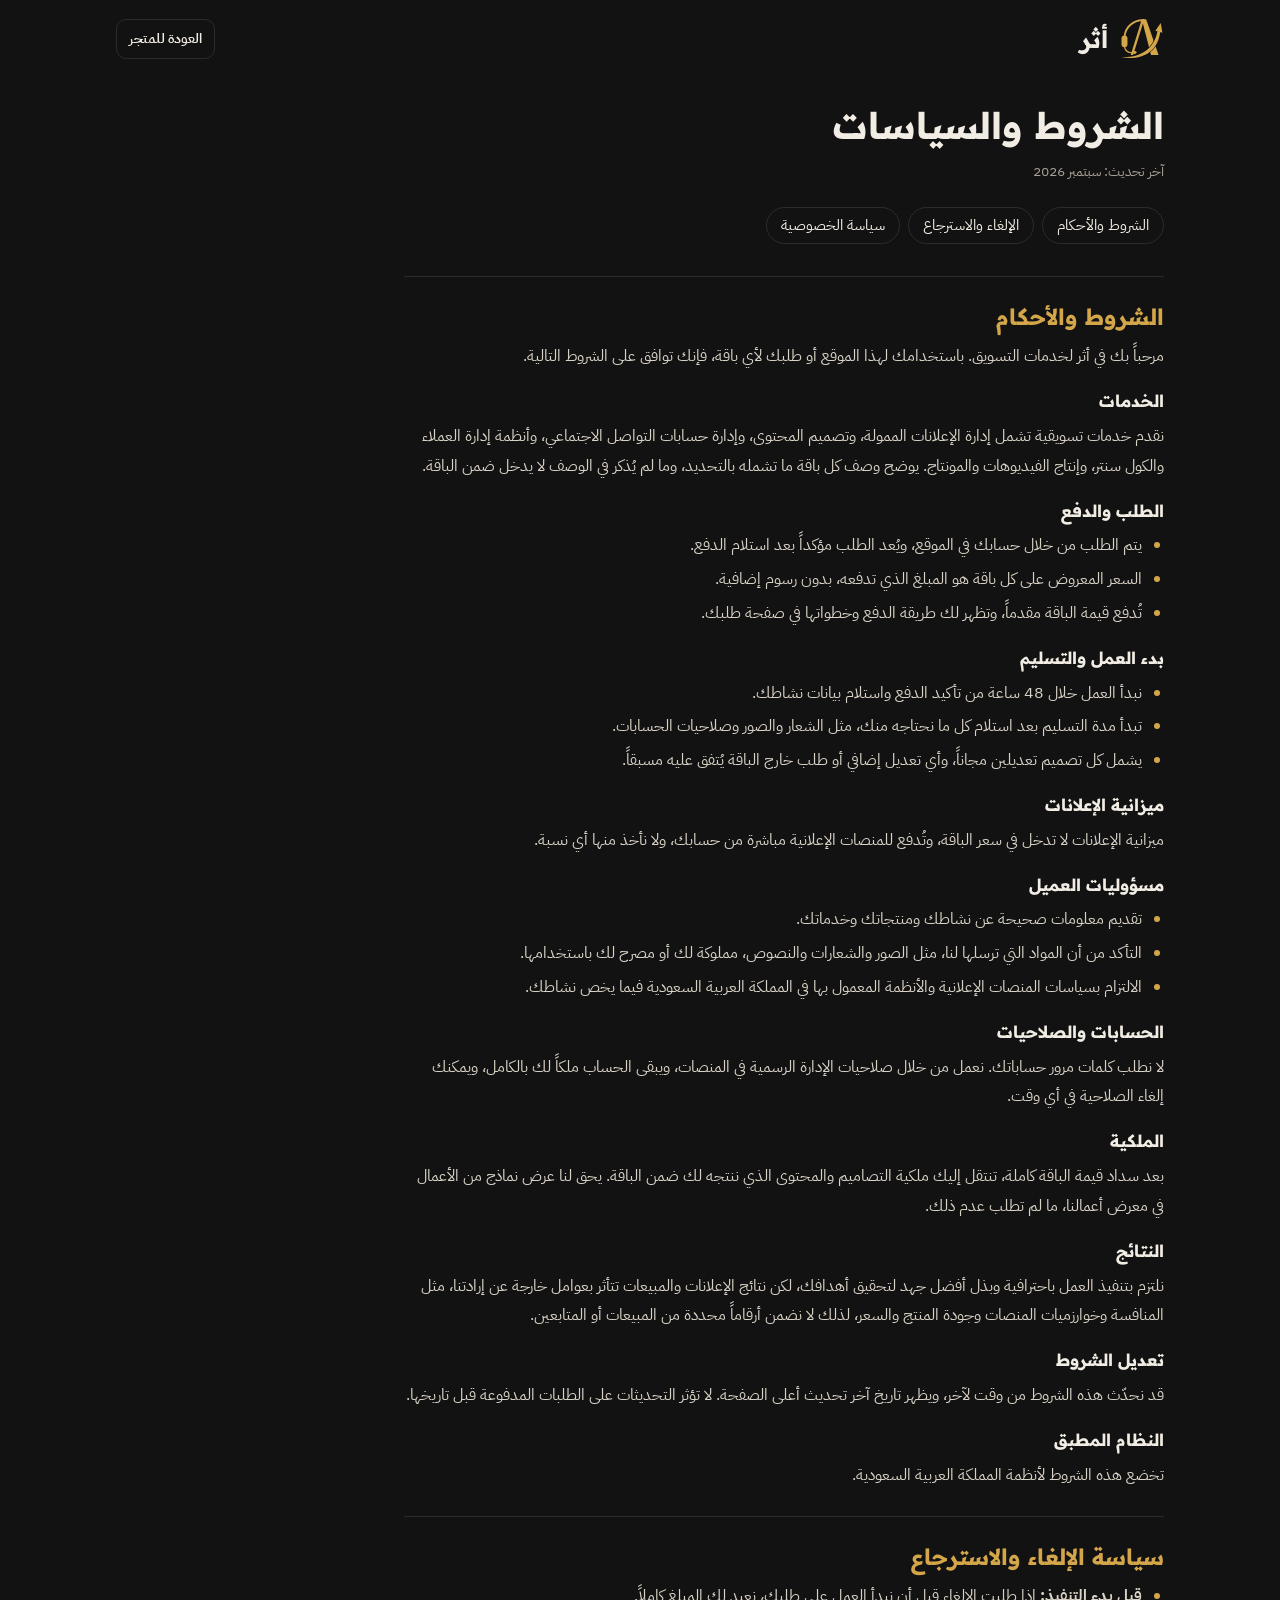
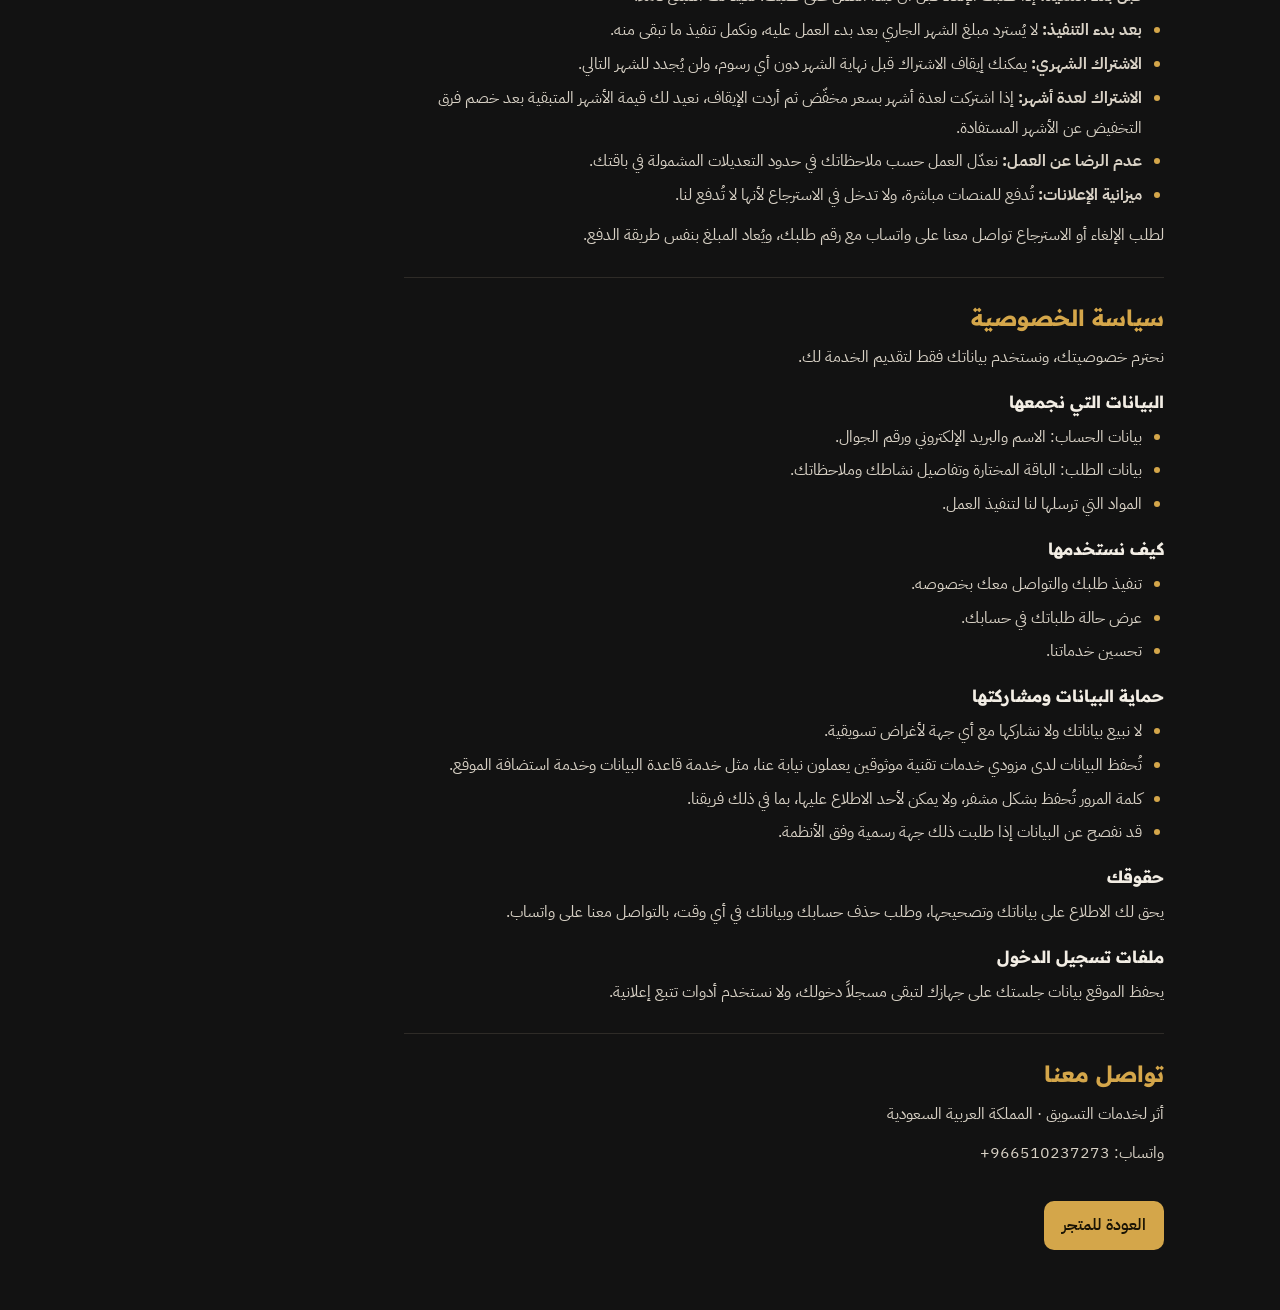
==== legal.html @ 44f81ba1 "Add legal terms and privacy policy page" ====
<!doctype html>
<html lang="ar" dir="rtl">
<head>
<meta charset="utf-8">
<meta name="viewport" content="width=device-width, initial-scale=1, viewport-fit=cover">
<meta name="theme-color" content="#121212">
<title>أثر | الشروط والسياسات</title>
<link rel="icon" href="icon.svg">
<link rel="preconnect" href="https://fonts.googleapis.com">
<link rel="preconnect" href="https://fonts.gstatic.com" crossorigin>
<link rel="stylesheet" href="https://fonts.googleapis.com/css2?family=Readex+Pro:wght@500;700&family=IBM+Plex+Sans+Arabic:wght@400;500;600&display=swap">
<link rel="stylesheet" href="style.css">
<style>
.legal{max-width:760px;padding-block:10px 60px;display:grid;gap:8px}
.legal h1{font-size:clamp(1.7rem,5vw,2.3rem);margin-top:14px}
.legal .upd{color:var(--muted);font-size:.9rem}
.legal nav{display:flex;flex-wrap:wrap;gap:8px;margin:14px 0 6px}
.legal nav a{text-decoration:none;border:1px solid var(--line);border-radius:999px;padding:5px 14px;font-size:.92rem}
.legal nav a:hover{border-color:var(--gold);color:var(--gold)}
.legal section{border-top:1px solid var(--line);padding-top:26px;margin-top:18px;display:grid;gap:10px;scroll-margin-top:16px}
.legal h2{font-size:1.4rem;color:var(--gold)}
.legal h3{font-size:1.05rem;margin-top:8px}
.legal p,.legal li{color:#D9D2C6;font-size:.98rem;line-height:1.9}
.legal ul{margin:0;padding-inline-start:22px;display:grid;gap:4px}
.legal li::marker{color:var(--gold)}
.legal .back{justify-self:start;margin-top:24px}
</style>
</head>
<body>
<div class="wrap">
<div class="top"><a class="brand" href="./"><span class="ring" aria-hidden="true"></span><span>أثر</span></a><div class="nav"><a class="btn ghost small" href="./">العودة للمتجر</a></div></div>

<main class="legal">
<h1>الشروط والسياسات</h1>
<p class="upd">آخر تحديث: سبتمبر 2026</p>
<nav aria-label="أقسام الصفحة"><a href="#terms">الشروط والأحكام</a><a href="#refund">الإلغاء والاسترجاع</a><a href="#privacy">سياسة الخصوصية</a></nav>

<section id="terms">
<h2>الشروط والأحكام</h2>
<p>مرحباً بك في أثر لخدمات التسويق. باستخدامك لهذا الموقع أو طلبك لأي باقة، فإنك توافق على الشروط التالية.</p>

<h3>الخدمات</h3>
<p>نقدم خدمات تسويقية تشمل إدارة الإعلانات الممولة، وتصميم المحتوى، وإدارة حسابات التواصل الاجتماعي، وأنظمة إدارة العملاء والكول سنتر، وإنتاج الفيديوهات والمونتاج. يوضح وصف كل باقة ما تشمله بالتحديد، وما لم يُذكر في الوصف لا يدخل ضمن الباقة.</p>

<h3>الطلب والدفع</h3>
<ul>
<li>يتم الطلب من خلال حسابك في الموقع، ويُعد الطلب مؤكداً بعد استلام الدفع.</li>
<li>السعر المعروض على كل باقة هو المبلغ الذي تدفعه، بدون رسوم إضافية.</li>
<li>تُدفع قيمة الباقة مقدماً، وتظهر لك طريقة الدفع وخطواتها في صفحة طلبك.</li>
</ul>

<h3>بدء العمل والتسليم</h3>
<ul>
<li>نبدأ العمل خلال 48 ساعة من تأكيد الدفع واستلام بيانات نشاطك.</li>
<li>تبدأ مدة التسليم بعد استلام كل ما نحتاجه منك، مثل الشعار والصور وصلاحيات الحسابات.</li>
<li>يشمل كل تصميم تعديلين مجاناً، وأي تعديل إضافي أو طلب خارج الباقة يُتفق عليه مسبقاً.</li>
</ul>

<h3>ميزانية الإعلانات</h3>
<p>ميزانية الإعلانات لا تدخل في سعر الباقة، وتُدفع للمنصات الإعلانية مباشرة من حسابك، ولا نأخذ منها أي نسبة.</p>

<h3>مسؤوليات العميل</h3>
<ul>
<li>تقديم معلومات صحيحة عن نشاطك ومنتجاتك وخدماتك.</li>
<li>التأكد من أن المواد التي ترسلها لنا، مثل الصور والشعارات والنصوص، مملوكة لك أو مصرح لك باستخدامها.</li>
<li>الالتزام بسياسات المنصات الإعلانية والأنظمة المعمول بها في المملكة العربية السعودية فيما يخص نشاطك.</li>
</ul>

<h3>الحسابات والصلاحيات</h3>
<p>لا نطلب كلمات مرور حساباتك. نعمل من خلال صلاحيات الإدارة الرسمية في المنصات، ويبقى الحساب ملكاً لك بالكامل، ويمكنك إلغاء الصلاحية في أي وقت.</p>

<h3>الملكية</h3>
<p>بعد سداد قيمة الباقة كاملة، تنتقل إليك ملكية التصاميم والمحتوى الذي ننتجه لك ضمن الباقة. يحق لنا عرض نماذج من الأعمال في معرض أعمالنا، ما لم تطلب عدم ذلك.</p>

<h3>النتائج</h3>
<p>نلتزم بتنفيذ العمل باحترافية وبذل أفضل جهد لتحقيق أهدافك، لكن نتائج الإعلانات والمبيعات تتأثر بعوامل خارجة عن إرادتنا، مثل المنافسة وخوارزميات المنصات وجودة المنتج والسعر، لذلك لا نضمن أرقاماً محددة من المبيعات أو المتابعين.</p>

<h3>تعديل الشروط</h3>
<p>قد نحدّث هذه الشروط من وقت لآخر، ويظهر تاريخ آخر تحديث أعلى الصفحة. لا تؤثر التحديثات على الطلبات المدفوعة قبل تاريخها.</p>

<h3>النظام المطبق</h3>
<p>تخضع هذه الشروط لأنظمة المملكة العربية السعودية.</p>
</section>

<section id="refund">
<h2>سياسة الإلغاء والاسترجاع</h2>
<ul>
<li><b>قبل بدء التنفيذ:</b> إذا طلبت الإلغاء قبل أن نبدأ العمل على طلبك، نعيد لك المبلغ كاملاً.</li>
<li><b>بعد بدء التنفيذ:</b> لا يُسترد مبلغ الشهر الجاري بعد بدء العمل عليه، ونكمل تنفيذ ما تبقى منه.</li>
<li><b>الاشتراك الشهري:</b> يمكنك إيقاف الاشتراك قبل نهاية الشهر دون أي رسوم، ولن يُجدد للشهر التالي.</li>
<li><b>الاشتراك لعدة أشهر:</b> إذا اشتركت لعدة أشهر بسعر مخفّض ثم أردت الإيقاف، نعيد لك قيمة الأشهر المتبقية بعد خصم فرق التخفيض عن الأشهر المستفادة.</li>
<li><b>عدم الرضا عن العمل:</b> نعدّل العمل حسب ملاحظاتك في حدود التعديلات المشمولة في باقتك.</li>
<li><b>ميزانية الإعلانات:</b> تُدفع للمنصات مباشرة، ولا تدخل في الاسترجاع لأنها لا تُدفع لنا.</li>
</ul>
<p>لطلب الإلغاء أو الاسترجاع تواصل معنا على واتساب مع رقم طلبك، ويُعاد المبلغ بنفس طريقة الدفع.</p>
</section>

<section id="privacy">
<h2>سياسة الخصوصية</h2>
<p>نحترم خصوصيتك، ونستخدم بياناتك فقط لتقديم الخدمة لك.</p>

<h3>البيانات التي نجمعها</h3>
<ul>
<li>بيانات الحساب: الاسم والبريد الإلكتروني ورقم الجوال.</li>
<li>بيانات الطلب: الباقة المختارة وتفاصيل نشاطك وملاحظاتك.</li>
<li>المواد التي ترسلها لنا لتنفيذ العمل.</li>
</ul>

<h3>كيف نستخدمها</h3>
<ul>
<li>تنفيذ طلبك والتواصل معك بخصوصه.</li>
<li>عرض حالة طلباتك في حسابك.</li>
<li>تحسين خدماتنا.</li>
</ul>

<h3>حماية البيانات ومشاركتها</h3>
<ul>
<li>لا نبيع بياناتك ولا نشاركها مع أي جهة لأغراض تسويقية.</li>
<li>تُحفظ البيانات لدى مزودي خدمات تقنية موثوقين يعملون نيابة عنا، مثل خدمة قاعدة البيانات وخدمة استضافة الموقع.</li>
<li>كلمة المرور تُحفظ بشكل مشفر، ولا يمكن لأحد الاطلاع عليها، بما في ذلك فريقنا.</li>
<li>قد نفصح عن البيانات إذا طلبت ذلك جهة رسمية وفق الأنظمة.</li>
</ul>

<h3>حقوقك</h3>
<p>يحق لك الاطلاع على بياناتك وتصحيحها، وطلب حذف حسابك وبياناتك في أي وقت، بالتواصل معنا على واتساب.</p>

<h3>ملفات تسجيل الدخول</h3>
<p>يحفظ الموقع بيانات جلستك على جهازك لتبقى مسجلاً دخولك، ولا نستخدم أدوات تتبع إعلانية.</p>
</section>

<section>
<h2>تواصل معنا</h2>
<p>أثر لخدمات التسويق · المملكة العربية السعودية</p>
<p>واتساب: <span dir="ltr">+966510237273</span></p>
</section>

<a class="btn back" href="./">العودة للمتجر</a>
</main>
</div>
</body>
</html>
---- style.css ----
:root{
  --bg:#121212; --surface:#1C1C1C; --ink:#F2EDE4; --muted:#A9A196; --line:#2E2B27;
  --accent:#D4A64A; --accent-ink:#1A1405; --accent-soft:#2A2416; --gold:#D4A64A;
  --mint:#D4A64A; --mint-ink:#1A1405; --lime:#2A2416; --danger:#F08A7E;
  --side:#0A0A0A; --side-2:#181818; --side-ink:#EEE8DE; --side-muted:#9A948A; --side-on:#1F1F1F; --side-line:#2E2B27;
  --ok:#5CC98E; --ok-soft:#173326; --warn:#E7B45A; --warn-soft:#3A2B12; --info:#8DB0EE; --info-soft:#1A2640; --off:#A9A196; --off-soft:#262422;
  --display:"Readex Pro","IBM Plex Sans Arabic",Tahoma,sans-serif;
  --body:"IBM Plex Sans Arabic",Tahoma,"Segoe UI",sans-serif;
  color-scheme:dark;
}
*{box-sizing:border-box}
[hidden]{display:none!important}
html,body{margin:0}
body{background:var(--bg);color:var(--ink);font-family:var(--body);font-size:16px;line-height:1.7;padding-top:env(safe-area-inset-top,0px)}
h1,h2,h3{font-family:var(--display);margin:0;line-height:1.3;text-wrap:balance}
p{margin:0}
a{color:inherit}
button{font:inherit;cursor:pointer}
:focus-visible{outline:3px solid var(--gold);outline-offset:2px}
.boot{padding:40px 16px;text-align:center;color:var(--muted)}
.wrap{max-width:1080px;margin-inline:auto;padding-inline:16px}

/* buttons & forms */
.btn{display:inline-flex;align-items:center;justify-content:center;gap:6px;border:0;border-radius:10px;padding:11px 18px;font-weight:600;text-decoration:none;background:var(--accent);color:var(--accent-ink)}
.btn.ghost{background:transparent;border:1.5px solid var(--line);color:var(--ink)}
.btn.dark{background:var(--ink);color:var(--bg)}
.btn.small{padding:7px 12px;font-size:.88rem}
.btn.danger{background:transparent;border:1.5px solid var(--danger);color:var(--danger)}
.btn:disabled{opacity:.55;cursor:wait}
.field{display:grid;gap:5px;font-size:.9rem;font-weight:500}
.field small{color:var(--muted);font-weight:400}
input,textarea,select{font:inherit;border:1.5px solid var(--line);border-radius:10px;padding:10px 12px;background:var(--surface);color:var(--ink);width:100%}
textarea{min-height:90px;resize:vertical}
.form{display:grid;gap:14px}
.two{display:grid;grid-template-columns:repeat(auto-fit,minmax(200px,1fr));gap:12px}
.check{display:flex;align-items:center;gap:8px;font-size:.92rem}
.check input{width:auto}
.err{color:var(--danger);font-size:.9rem;font-weight:500}
.muted{color:var(--muted)}

/* top bar */
.top{display:flex;align-items:center;justify-content:space-between;gap:12px;padding-block:16px}
.brand{display:flex;align-items:center;gap:10px;text-decoration:none;font-family:var(--display);font-weight:700;font-size:1.5rem}
.ring{width:38px;height:38px;border-radius:50%;border:3px solid var(--gold);position:relative;flex:0 0 auto}
.ring::after{content:"";position:absolute;width:3px;height:13px;background:var(--gold);border-radius:2px;top:7px;left:50%;transform:translateX(2px) rotate(28deg)}
.nav{display:flex;gap:8px;flex-wrap:wrap}

/* store */
.hero{padding-block:26px 22px;display:grid;gap:12px;max-width:680px}
.hero h1{font-size:clamp(1.9rem,5vw,2.9rem)}
.hero h1 em{font-style:normal;color:var(--accent)}
.hero p{color:var(--muted);font-size:1.08rem}
.facts{display:flex;flex-wrap:wrap;gap:8px}
.fact{background:var(--lime);border:1px solid #3A3222;color:var(--ink)!important;border-radius:999px;padding:3px 12px;font-size:.85rem;color:var(--muted)}
.tabs{position:sticky;top:0;z-index:5;background:var(--bg);padding:10px 16px;margin-inline:-16px;display:flex;gap:8px;overflow-x:auto;scrollbar-width:none;border-bottom:1px solid var(--line)}
.tabs::-webkit-scrollbar{display:none}
.tab{flex:0 0 auto;border:1.5px solid var(--line);background:var(--surface);color:var(--ink);padding:7px 15px;border-radius:999px;font-size:.92rem}
.tab[aria-pressed="true"]{background:var(--ink);color:var(--bg);border-color:var(--ink)}
.cat{padding-block:30px 6px;display:grid;gap:16px}
.cat-head{display:grid;gap:4px}
.cat-head h2{font-size:1.5rem}
.cat-head p{color:var(--muted);max-width:60ch}
.cat.bundle{background:var(--side);color:var(--side-ink);border-radius:20px;padding:26px 20px;margin-top:30px}
.cat.bundle .cat-head p{color:var(--side-muted)}
.grid{display:grid;grid-template-columns:repeat(auto-fit,minmax(250px,1fr));gap:14px}
.card{background:var(--surface);color:var(--ink);border:1px solid var(--line);border-radius:14px;padding:20px;display:flex;flex-direction:column;gap:14px;position:relative}
.card.pop{border:2px solid var(--gold);box-shadow:0 6px 22px rgba(212,166,74,.12)}
.badge{position:absolute;top:-12px;left:16px;background:var(--mint);color:var(--mint-ink);font-size:.78rem;font-weight:600;padding:2px 10px;border-radius:999px}
.tier{font-size:.8rem;color:var(--muted)}
.card h3{font-size:1.2rem}
.price{display:flex;align-items:baseline;flex-wrap:wrap;gap:6px;font-variant-numeric:tabular-nums}
.price b{font-family:var(--display);font-size:2rem}
.price span{color:var(--muted);font-size:.9rem}
.price s{color:var(--muted);font-size:.9rem}
ul.feat{list-style:none;margin:0;padding:0;display:grid;gap:7px;font-size:.94rem;flex:1}
ul.feat li{display:flex;gap:8px}
ul.feat li::before{content:"";flex:0 0 7px;height:7px;border-radius:50%;background:var(--accent);margin-top:.65em}
.note{font-size:.82rem;color:var(--muted);background:var(--bg);border-radius:8px;padding:6px 10px}
.card.pop .btn{background:var(--mint);color:var(--mint-ink)}
.steps{display:grid;grid-template-columns:repeat(auto-fit,minmax(200px,1fr));gap:14px;counter-reset:s}
.step{display:grid;gap:6px;padding-top:12px;border-top:2px solid var(--accent)}
.step::before{counter-increment:s;content:"الخطوة " counter(s,arabic-indic);font-size:.8rem;color:var(--accent);font-weight:600}
.step p{color:var(--muted);font-size:.94rem}
.section{padding-block:40px 10px;display:grid;gap:16px}
footer.foot{margin-top:40px;padding-block:28px 40px;border-top:1px solid var(--line);color:var(--muted);font-size:.88rem;display:grid;gap:4px}

/* auth */
.auth{min-height:100%;display:grid;place-items:center;padding:30px 16px}
.auth-box{width:100%;max-width:420px;background:var(--surface);border:1px solid var(--line);border-radius:18px;padding:26px 22px;display:grid;gap:18px}
.auth-box h1{font-size:1.5rem}
.switch{font-size:.92rem;color:var(--muted)}
.switch a{color:var(--accent);font-weight:600}

/* panels */
.panel{background:var(--surface);border:1px solid var(--line);border-radius:14px;padding:18px;display:grid;gap:14px}
.panel h2{font-size:1.15rem}
.page{padding-block:10px 60px;display:grid;gap:18px}
.page-head{display:flex;justify-content:space-between;align-items:center;gap:10px;flex-wrap:wrap}
.page-head h1{font-size:1.5rem}
.chip{display:inline-block;padding:2px 10px;border-radius:999px;font-size:.8rem;font-weight:600;white-space:nowrap}
.s-new{background:var(--info-soft);color:var(--info)}
.s-in_progress{background:var(--warn-soft);color:var(--warn)}
.s-delivered{background:var(--ok-soft);color:var(--ok)}
.s-cancelled{background:var(--off-soft);color:var(--off)}
.p-paid{background:var(--ok-soft);color:var(--ok)}
.p-unpaid{background:var(--warn-soft);color:var(--warn)}
.order{border:1px solid var(--line);border-radius:12px;padding:14px;display:grid;gap:8px;background:var(--surface)}
.order-top{display:flex;justify-content:space-between;gap:10px;flex-wrap:wrap;align-items:flex-start}
.order h3{font-size:1.02rem}
.meta{display:flex;gap:6px 14px;flex-wrap:wrap;font-size:.86rem;color:var(--muted)}
.pay-box{background:var(--bg);border-radius:10px;padding:12px;font-size:.9rem;display:grid;gap:4px}
.pay-box b{font-variant-numeric:tabular-nums}
.empty{padding:28px;text-align:center;color:var(--muted);border:1.5px dashed var(--line);border-radius:12px}

/* admin shell */
.shell{display:grid;grid-template-columns:260px 1fr;min-height:100vh}
.side{background:var(--side);color:var(--side-ink);padding:22px 14px;display:flex;flex-direction:column;gap:22px;position:sticky;top:0;height:100vh;overflow:auto}
.side .brand{color:var(--side-ink);font-size:1.35rem;padding-inline:8px}
.side .brand small{display:block;font-family:var(--body);font-size:.78rem;color:var(--mint);font-weight:500}
.side nav{display:grid;gap:4px}
.side a.item{display:flex;align-items:center;gap:12px;padding:11px 12px;border-radius:10px;text-decoration:none;color:var(--side-muted);font-weight:500}
.side a.item svg{width:20px;height:20px;flex:0 0 auto}
.side a.item:hover{color:var(--side-ink);background:var(--side-2)}
.side a.item[aria-current="page"]{background:var(--side-on);color:var(--side-ink);box-shadow:inset -3px 0 0 var(--mint)}
.side .foot{margin-top:auto;display:grid;gap:8px;font-size:.85rem;color:var(--side-muted);padding-inline:8px}
.side .foot button{background:transparent;border:1px solid var(--side-line);color:var(--side-ink);border-radius:8px;padding:8px}
.main{padding-inline:22px;min-width:0}
.mob-bar{display:none}
.scrim{display:none}
@media (max-width:860px){
  .shell{grid-template-columns:1fr}
  .side{position:fixed;inset:0 0 0 auto;width:min(300px,85vw);z-index:40;transform:translateX(100%);transition:transform .2s ease}
  .shell.open .side{transform:none}
  .shell.open .scrim{display:block;position:fixed;inset:0;background:rgba(0,0,0,.45);z-index:39}
  .mob-bar{display:flex;align-items:center;justify-content:space-between;padding-block:12px;gap:10px}
  .main{padding-inline:16px}
}
.stats{display:grid;grid-template-columns:repeat(auto-fit,minmax(150px,1fr));gap:12px}
.stat{background:var(--surface);border:1px solid var(--line);border-radius:14px;padding:16px;display:grid;gap:2px}
.stat span{font-size:.85rem;color:var(--muted)}
.stat b{font-family:var(--display);font-size:1.7rem;font-variant-numeric:tabular-nums}
.table-wrap{overflow-x:auto;border:1px solid var(--line);border-radius:12px;background:var(--surface)}
table{width:100%;border-collapse:collapse;font-size:.92rem}
th,td{text-align:right;padding:11px 12px;border-bottom:1px solid var(--line);white-space:nowrap}
th{font-size:.8rem;color:var(--muted);font-weight:600;background:var(--bg)}
tr:last-child td{border-bottom:0}
td.num{font-variant-numeric:tabular-nums}
tr.link{cursor:pointer}
tr.link:hover td{background:var(--bg)}
.filters{display:flex;gap:8px;flex-wrap:wrap}
.pkg-row{display:flex;justify-content:space-between;align-items:center;gap:10px;padding:10px 0;border-bottom:1px solid var(--line);flex-wrap:wrap}
.pkg-row:last-child{border-bottom:0}
.pkg-row .off{opacity:.5}

/* modal & toast */
.modal{position:fixed;inset:0;background:rgba(0,0,0,.5);z-index:50;display:grid;place-items:center;padding:16px}
.modal-box{background:var(--surface);color:var(--ink);width:100%;max-width:560px;max-height:90vh;overflow:auto;border-radius:16px;padding:20px;display:grid;gap:14px}
.modal-top{display:flex;justify-content:space-between;align-items:center;gap:10px}
.x{background:var(--bg);border:0;border-radius:50%;width:34px;height:34px;color:var(--ink)}
.toast{position:fixed;bottom:calc(20px + env(safe-area-inset-bottom,0px));left:50%;transform:translateX(-50%);background:var(--ink);color:var(--bg);padding:10px 18px;border-radius:10px;z-index:60;font-size:.92rem;max-width:90vw}
@media (prefers-reduced-motion:reduce){*{transition:none!important}}

.side .ring{border-color:var(--mint)}
.side .ring::after{background:var(--mint)}
.cat.bundle .card.pop{border-color:var(--mint)}

/* athar logo */
.ring{width:46px;height:46px;border:0;border-radius:0;background:url("data:image/svg+xml,%3Csvg xmlns='http://www.w3.org/2000/svg' viewBox='12 30 170 166'%3E%3Cpath d='M36 104 A66 66 0 0 1 106 42' fill='none' stroke='%23D4A64A' stroke-width='7' stroke-linecap='round'/%3E%3Cpath d='M36 140 Q40 162 64 162' fill='none' stroke='%23D4A64A' stroke-width='4.5' stroke-linecap='round'/%3E%3Crect x='25' y='98' width='22' height='44' rx='11' fill='%23D4A64A'/%3E%3Cellipse cx='72' cy='161' rx='9' ry='5.5' fill='%23D4A64A'/%3E%3Cpath d='M100 38 L109 38 L68 170 L59 170 Z' fill='%23D4A64A'/%3E%3Cpath d='M100 38 L116 38 L162 170 L134 170 Z' fill='%23D4A64A'/%3E%3Cpath d='M18 178 C92 184 146 150 158 82 L168 85 C158 162 98 192 18 178 Z' fill='%23D4A64A' stroke='%23121212' stroke-width='5' paint-order='stroke' stroke-linejoin='round'/%3E%3Cpath d='M170 52 L176 88 L150 81 Z' fill='%23D4A64A'/%3E%3C/svg%3E") center/contain no-repeat}
.ring::after{display:none}
.side .ring{border:0}
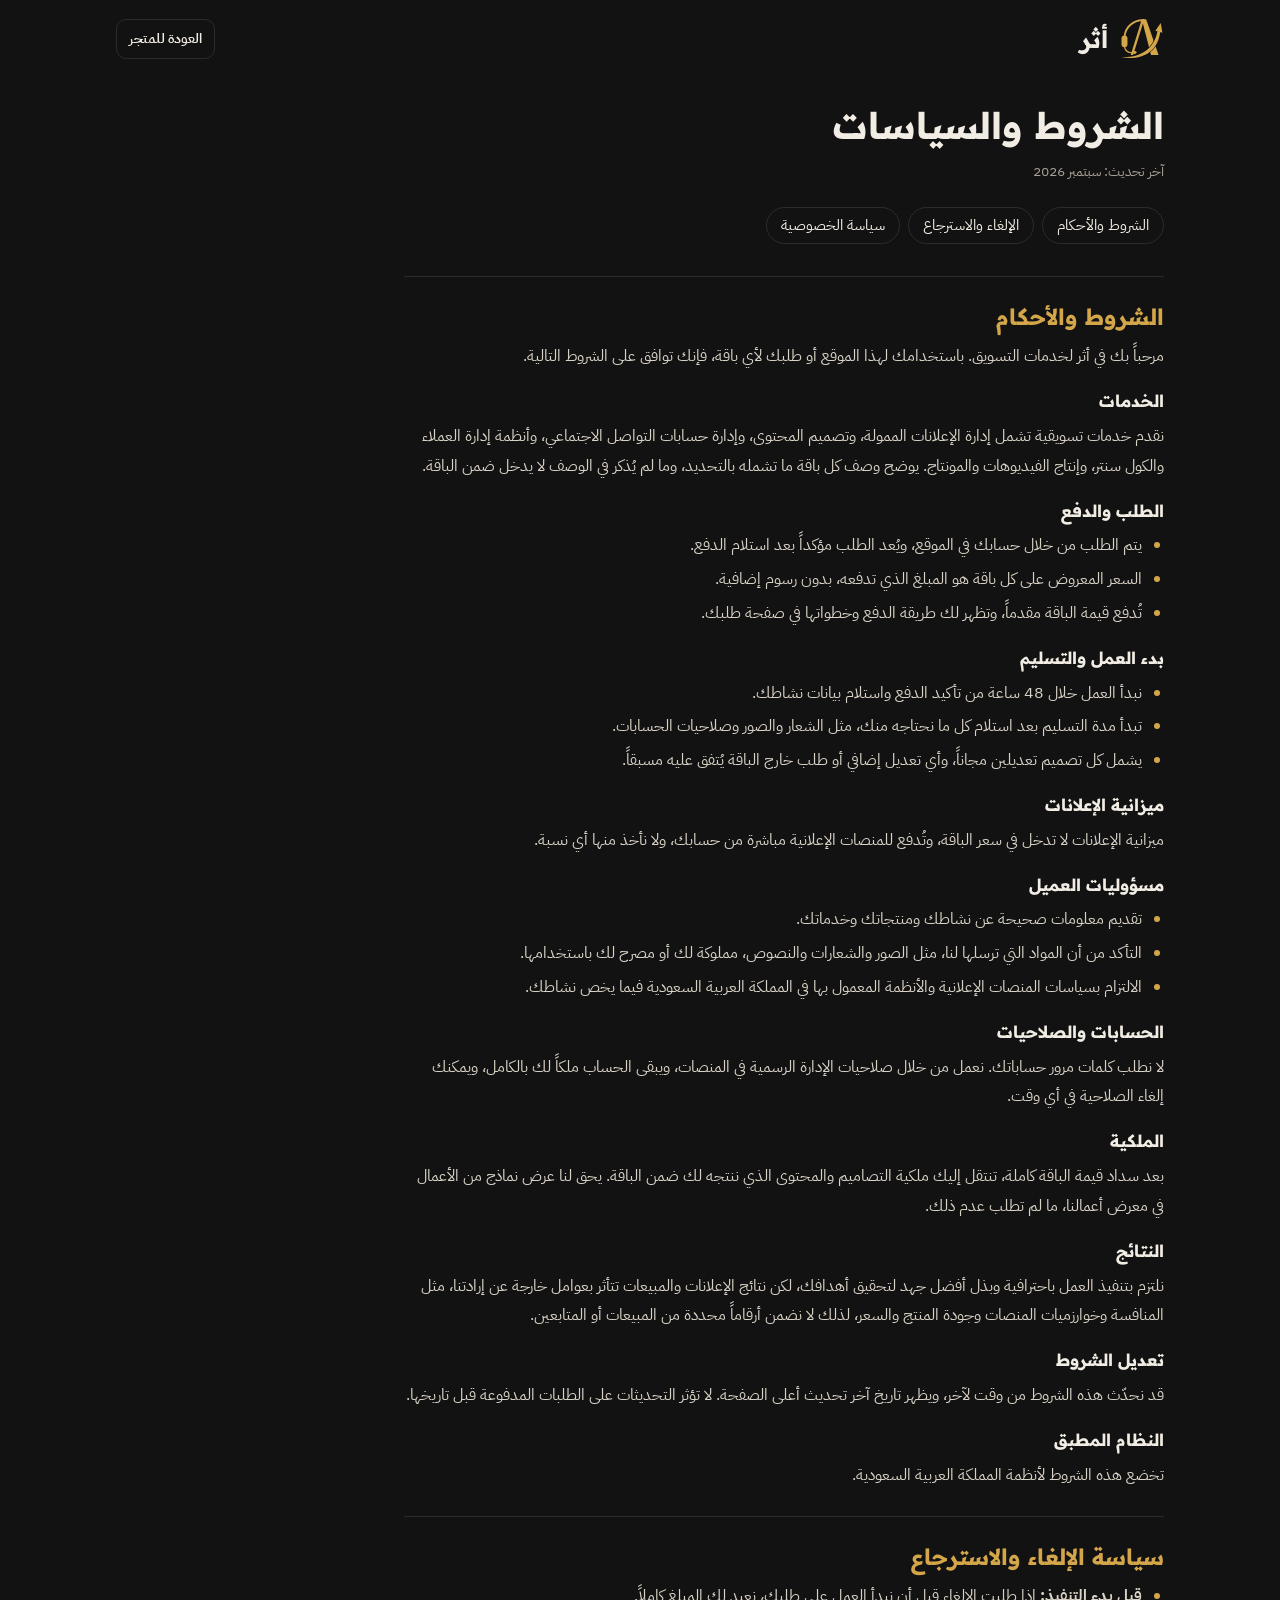
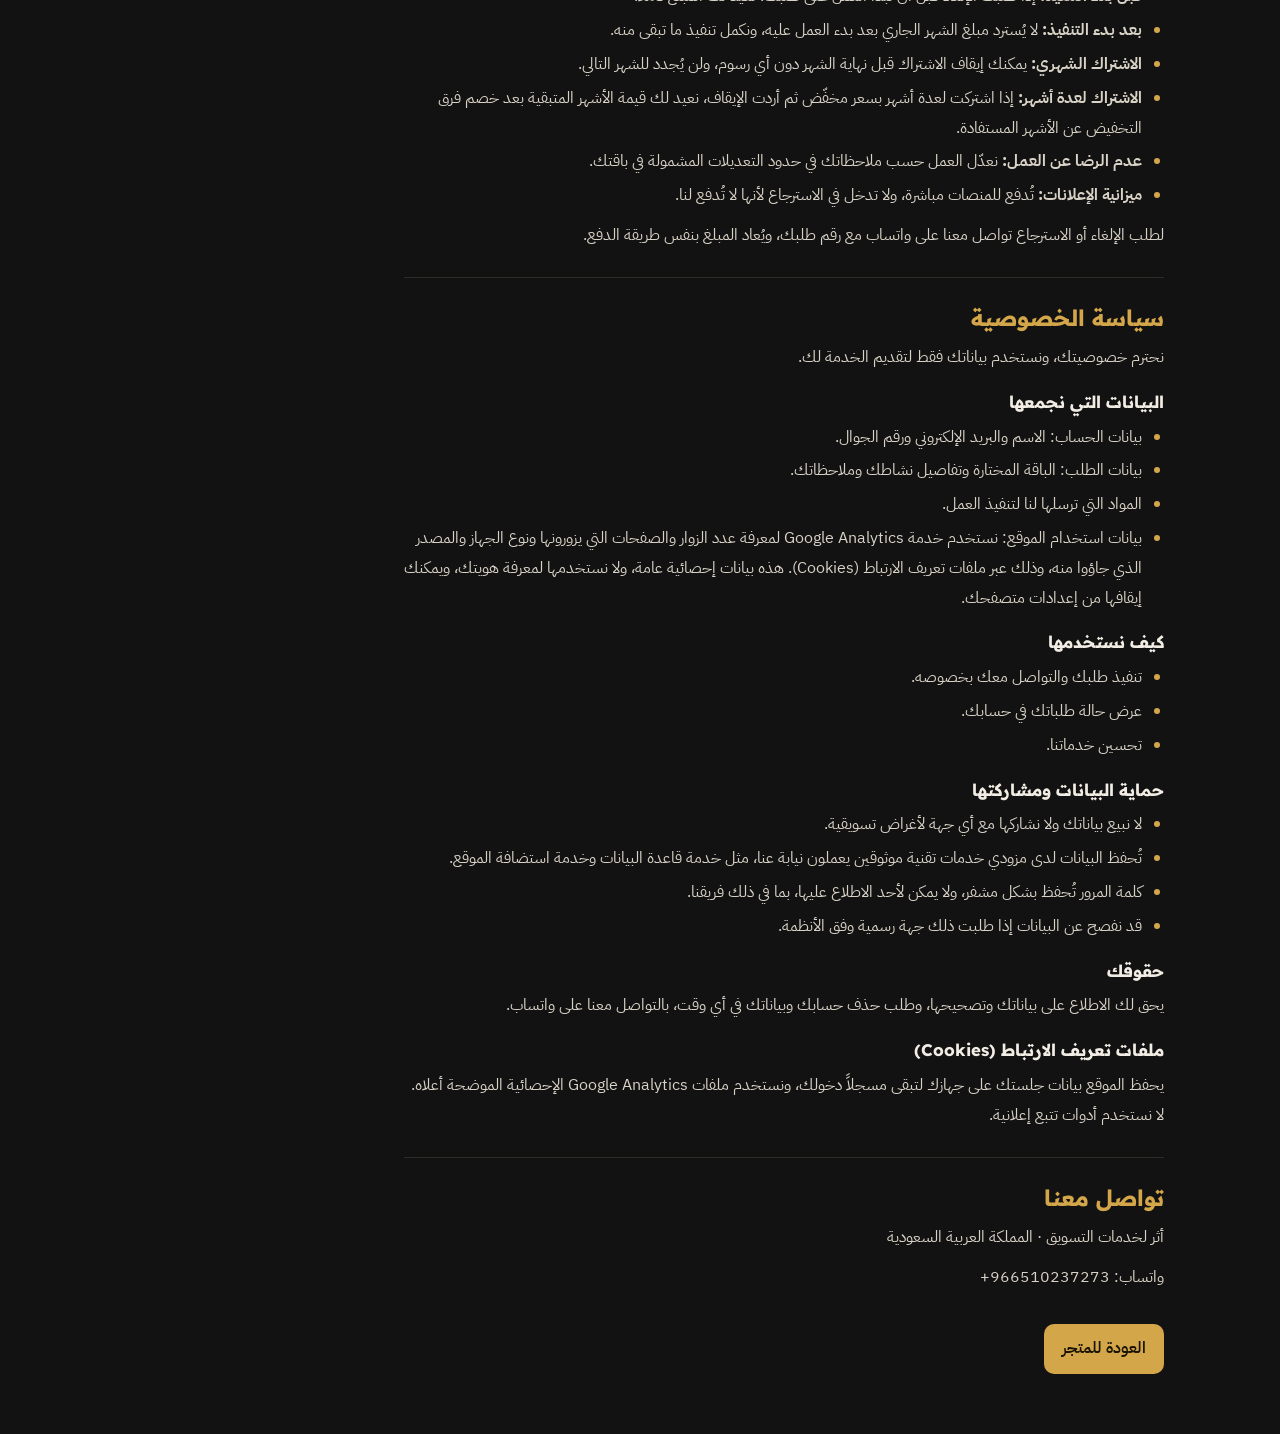
==== commit ea54db96: "Add Google Analytics tracking to legal page" ====
--- a/legal.html
+++ b/legal.html
@@ -1,6 +1,15 @@
 <!doctype html>
 <html lang="ar" dir="rtl">
 <head>
+<!-- Google tag (gtag.js) -->
+<script async src="https://www.googletagmanager.com/gtag/js?id=G-ZEMTDJ51S9"></script>
+<script>
+  window.dataLayer = window.dataLayer || [];
+  function gtag(){dataLayer.push(arguments);}
+  gtag('js', new Date());
+
+  gtag('config', 'G-ZEMTDJ51S9');
+</script>
 <meta charset="utf-8">
 <meta name="viewport" content="width=device-width, initial-scale=1, viewport-fit=cover">
 <meta name="theme-color" content="#121212">
@@ -104,6 +113,7 @@
 <li>بيانات الحساب: الاسم والبريد الإلكتروني ورقم الجوال.</li>
 <li>بيانات الطلب: الباقة المختارة وتفاصيل نشاطك وملاحظاتك.</li>
 <li>المواد التي ترسلها لنا لتنفيذ العمل.</li>
+<li>بيانات استخدام الموقع: نستخدم خدمة Google Analytics لمعرفة عدد الزوار والصفحات التي يزورونها ونوع الجهاز والمصدر الذي جاؤوا منه، وذلك عبر ملفات تعريف الارتباط (Cookies). هذه بيانات إحصائية عامة، ولا نستخدمها لمعرفة هويتك، ويمكنك إيقافها من إعدادات متصفحك.</li>
 </ul>
 
 <h3>كيف نستخدمها</h3>
@@ -124,8 +134,8 @@
 <h3>حقوقك</h3>
 <p>يحق لك الاطلاع على بياناتك وتصحيحها، وطلب حذف حسابك وبياناتك في أي وقت، بالتواصل معنا على واتساب.</p>
 
-<h3>ملفات تسجيل الدخول</h3>
-<p>يحفظ الموقع بيانات جلستك على جهازك لتبقى مسجلاً دخولك، ولا نستخدم أدوات تتبع إعلانية.</p>
+<h3>ملفات تعريف الارتباط (Cookies)</h3>
+<p>يحفظ الموقع بيانات جلستك على جهازك لتبقى مسجلاً دخولك، ونستخدم ملفات Google Analytics الإحصائية الموضحة أعلاه. لا نستخدم أدوات تتبع إعلانية.</p>
 </section>
 
 <section>
